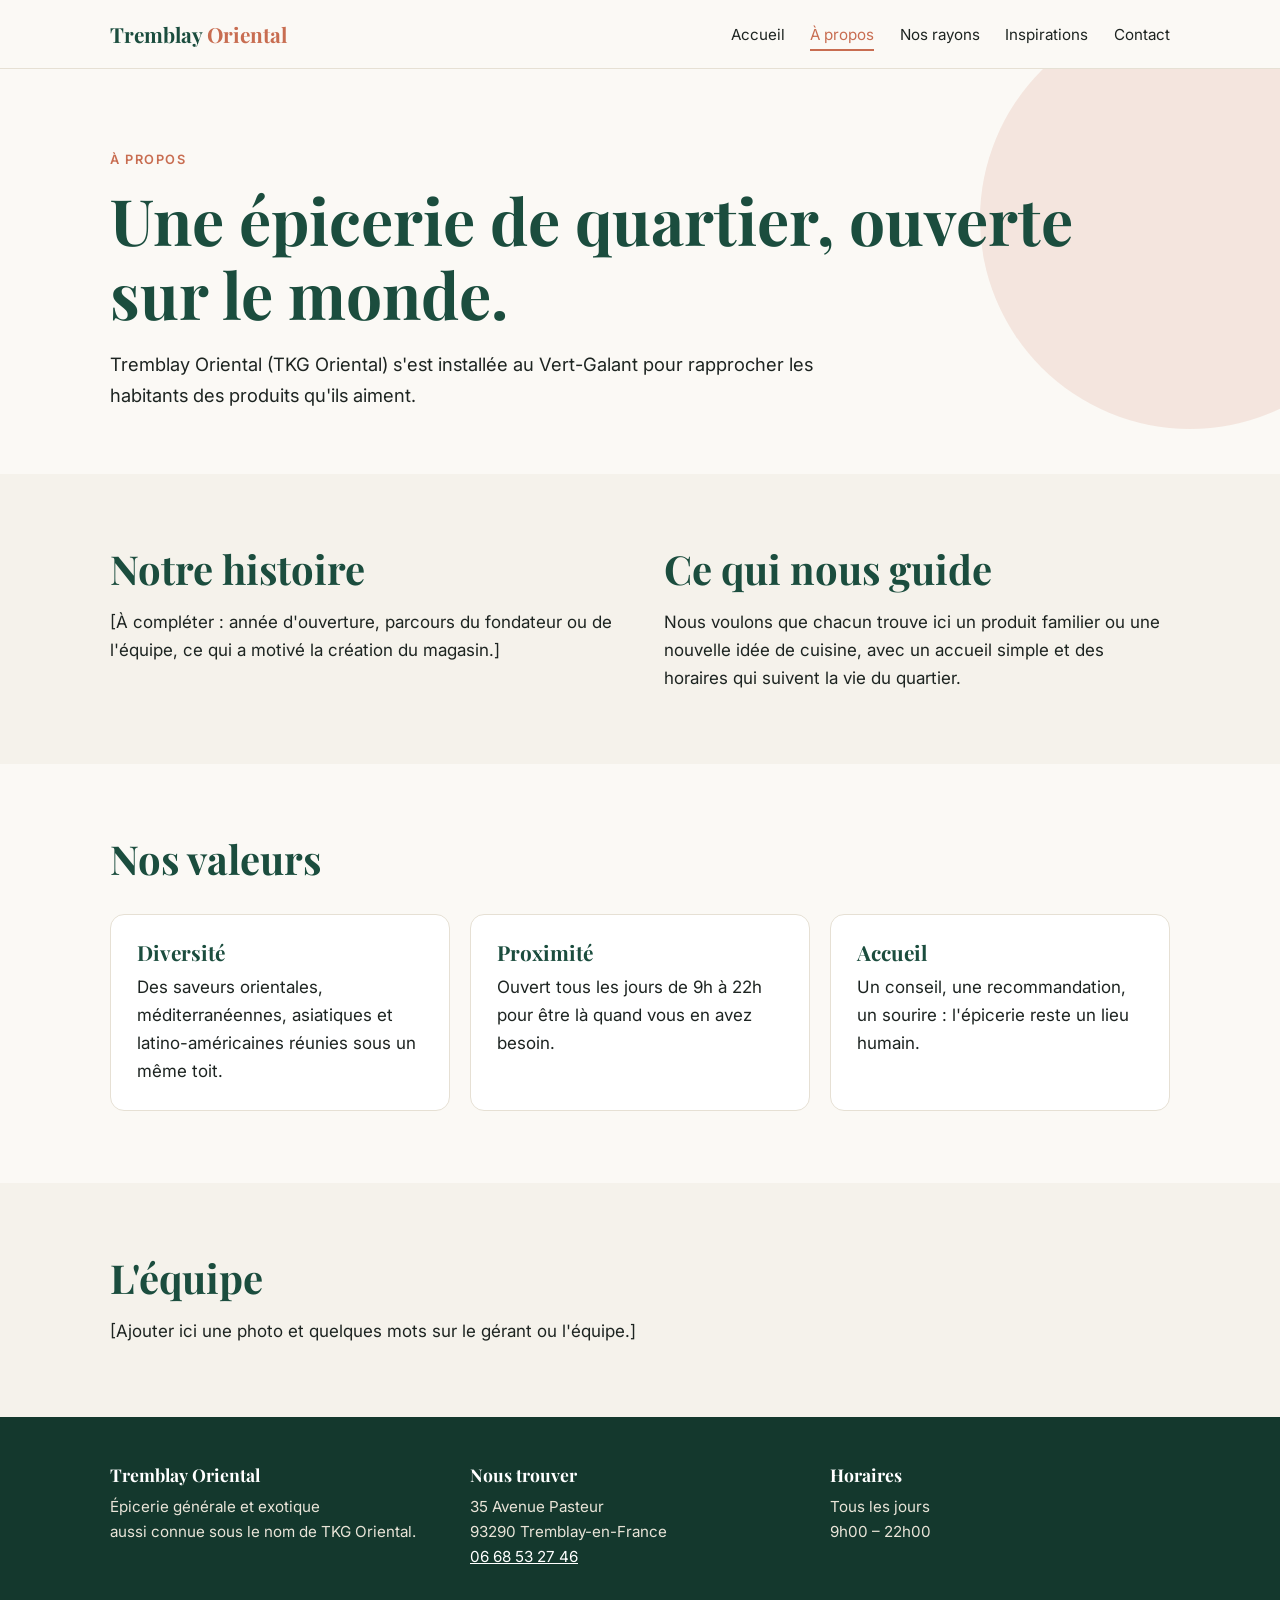
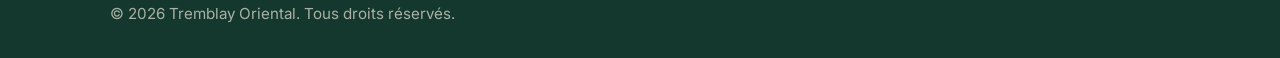
==== a-propos.html @ 9f573828 "Add files via upload" ====
<!doctype html>
<html lang="fr"><head><meta charset="utf-8"><meta name="viewport" content="width=device-width,initial-scale=1">
<title>À propos | Tremblay Oriental</title><meta name="description" content="Découvrez Tremblay Oriental, épicerie de quartier à Tremblay-en-France.">
<link rel="preconnect" href="https://fonts.googleapis.com"><link rel="preconnect" href="https://fonts.gstatic.com" crossorigin>
<link href="https://fonts.googleapis.com/css2?family=Inter:wght@400;600&family=Playfair+Display:wght@600;700&display=swap" rel="stylesheet">
<link rel="stylesheet" href="style.css"></head><body>
<header><div class="wrap nav"><a class="logo" href="index.html">Tremblay <span>Oriental</span></a>
<button class="burger" aria-expanded="false" aria-controls="menu" aria-label="Menu">☰</button>
<nav aria-label="Navigation principale"><ul id="menu"><li><a href="index.html">Accueil</a></li><li><a href="a-propos.html" aria-current="page">À propos</a></li><li><a href="rayons.html">Nos rayons</a></li><li><a href="inspirations.html">Inspirations</a></li><li><a href="contact.html">Contact</a></li></ul></nav></div></header><main>
<section class="hero"><div class="wrap"><p class="eyebrow">À propos</p><h1>Une épicerie de quartier, ouverte sur le monde.</h1>
<p class="lead">Tremblay Oriental (TKG Oriental) s'est installée au Vert-Galant pour rapprocher les habitants des produits qu'ils aiment.</p></div></section>
<section class="alt"><div class="wrap two"><div class="reveal"><h2>Notre histoire</h2>
<p>[À compléter : année d'ouverture, parcours du fondateur ou de l'équipe, ce qui a motivé la création du magasin.]</p></div>
<div class="reveal"><h2>Ce qui nous guide</h2><p>Nous voulons que chacun trouve ici un produit familier ou une nouvelle idée de cuisine, avec un accueil simple et des horaires qui suivent la vie du quartier.</p></div></div></section>
<section><div class="wrap"><h2>Nos valeurs</h2><div class="grid">
<div class="card reveal"><h3>Diversité</h3><p>Des saveurs orientales, méditerranéennes, asiatiques et latino-américaines réunies sous un même toit.</p></div>
<div class="card reveal"><h3>Proximité</h3><p>Ouvert tous les jours de 9h à 22h pour être là quand vous en avez besoin.</p></div>
<div class="card reveal"><h3>Accueil</h3><p>Un conseil, une recommandation, un sourire : l'épicerie reste un lieu humain.</p></div></div></div></section>
<section class="alt"><div class="wrap reveal"><h2>L'équipe</h2><p>[Ajouter ici une photo et quelques mots sur le gérant ou l'équipe.]</p></div></section>
</main><footer><div class="wrap"><div class="grid">
<div><h3>Tremblay Oriental</h3><p>Épicerie générale et exotique<br>aussi connue sous le nom de TKG Oriental.</p></div>
<div><h3>Nous trouver</h3><p>35 Avenue Pasteur<br>93290 Tremblay-en-France<br><a href="tel:+33668532727">06 68 53 27 46</a></p></div>
<div><h3>Horaires</h3><p>Tous les jours<br>9h00 – 22h00</p></div></div>
<p style="margin-top:2rem;opacity:.7">© 2026 Tremblay Oriental. Tous droits réservés.</p></div></footer>
<script src="script.js"></script></body></html>
---- style.css ----
:root{--g:#1B4D3E;--s:#F5F2EB;--t:#C86D51;--ink:#1d2421;--bg:#FBF9F5;--line:#e6e0d4}
*{box-sizing:border-box;margin:0}
html{scroll-behavior:smooth}
body{font:17px/1.65 Inter,system-ui,sans-serif;color:var(--ink);background:var(--bg)}
h1,h2,h3{font-family:'Playfair Display',Georgia,serif;line-height:1.15;color:var(--g)}
h1{font-size:clamp(2.2rem,6vw,4rem);margin-bottom:1.2rem}
h2{font-size:clamp(1.7rem,4vw,2.5rem);margin-bottom:1rem}
h3{font-size:1.3rem;margin-bottom:.5rem}
p+p{margin-top:1rem}
.wrap{max-width:1100px;margin:auto;padding:0 1.25rem}
section{padding:4.5rem 0}.alt{background:var(--s)}
.eyebrow{color:var(--t);font-weight:600;letter-spacing:.12em;text-transform:uppercase;font-size:.8rem;margin-bottom:.8rem}
.lead{font-size:1.15rem;max-width:60ch}
a:focus-visible,button:focus-visible,input:focus-visible,textarea:focus-visible,select:focus-visible{outline:3px solid var(--t);outline-offset:3px}
header{position:sticky;top:0;z-index:10;background:rgba(251,249,245,.93);backdrop-filter:blur(8px);border-bottom:1px solid var(--line)}
.nav{display:flex;justify-content:space-between;align-items:center;height:68px}
.logo{font:700 1.3rem 'Playfair Display',serif;color:var(--g);text-decoration:none}
.logo span{color:var(--t)}
nav ul{display:flex;gap:1.6rem;list-style:none;padding:0}
nav a{color:var(--ink);text-decoration:none;font-size:.95rem;padding:.3rem 0;border-bottom:2px solid transparent;transition:.2s}
nav a:hover,nav a[aria-current]{color:var(--t);border-color:var(--t)}
.burger{display:none;background:none;border:1px solid var(--line);border-radius:8px;padding:.45rem .7rem;font-size:1.2rem;cursor:pointer;color:var(--g)}
.btn{display:inline-block;background:var(--g);color:#fff;padding:.85rem 1.6rem;border-radius:999px;text-decoration:none;font-weight:600;border:2px solid var(--g);transition:.25s;cursor:pointer;font-size:1rem}
.btn:hover{background:var(--t);border-color:var(--t);transform:translateY(-2px)}
.btn.ghost{background:transparent;color:var(--g)}.btn.ghost:hover{color:#fff}
.cta{display:flex;gap:.8rem;flex-wrap:wrap;margin-top:1.6rem}
.hero{padding:5rem 0 4rem;position:relative;overflow:hidden}
.hero::after{content:"";position:absolute;right:-120px;top:-60px;width:420px;height:420px;border-radius:50%;background:var(--t);opacity:.14;z-index:-1}
.grid{display:grid;gap:1.25rem;grid-template-columns:repeat(auto-fit,minmax(240px,1fr));margin-top:2rem}
.card{background:#fff;border:1px solid var(--line);border-radius:14px;padding:1.6rem;transition:.25s}
.card:hover{transform:translateY(-4px);box-shadow:0 12px 28px rgba(27,77,62,.1)}
.stat{font:700 2.4rem 'Playfair Display',serif;color:var(--t);line-height:1}
.stat+p{margin-top:.4rem;font-size:.95rem}
blockquote{font-style:italic}cite{display:block;margin-top:.8rem;font-size:.9rem;font-style:normal;color:var(--g)}
.band{background:var(--g);color:#fff;text-align:center}.band h2{color:#fff}.band .btn{background:var(--t);border-color:var(--t)}.band .btn:hover{background:#fff;color:var(--g)}
form{display:grid;gap:1rem}label{font-weight:600;font-size:.95rem}
input,textarea,select{width:100%;font:inherit;padding:.75rem .9rem;border:1px solid #cfc7b8;border-radius:10px;background:#fff;margin-top:.3rem}
.ok{background:#e7f1ec;color:var(--g);padding:1rem;border-radius:10px;font-weight:600}
.two{display:grid;gap:3rem;grid-template-columns:1fr 1fr}
footer{background:#14382d;color:#e9e4d8;padding:3rem 0 2rem;font-size:.95rem}
footer a{color:#fff}footer .grid{margin-top:0}footer h3{color:#fff;font-size:1.1rem}
.reveal{opacity:1}.js .reveal{opacity:0;transform:translateY(18px);transition:opacity .7s,transform .7s}.js .reveal.in{opacity:1;transform:none}
@media(prefers-reduced-motion:reduce){*{transition:none!important;scroll-behavior:auto}.js .reveal{opacity:1;transform:none}}
@media(max-width:760px){.burger{display:block}nav ul{display:none;position:absolute;top:68px;left:0;right:0;flex-direction:column;gap:1rem;background:var(--bg);padding:1.2rem 1.25rem;border-bottom:1px solid var(--line)}nav ul.open{display:flex}.two{grid-template-columns:1fr;gap:2rem}section{padding:3.2rem 0}}
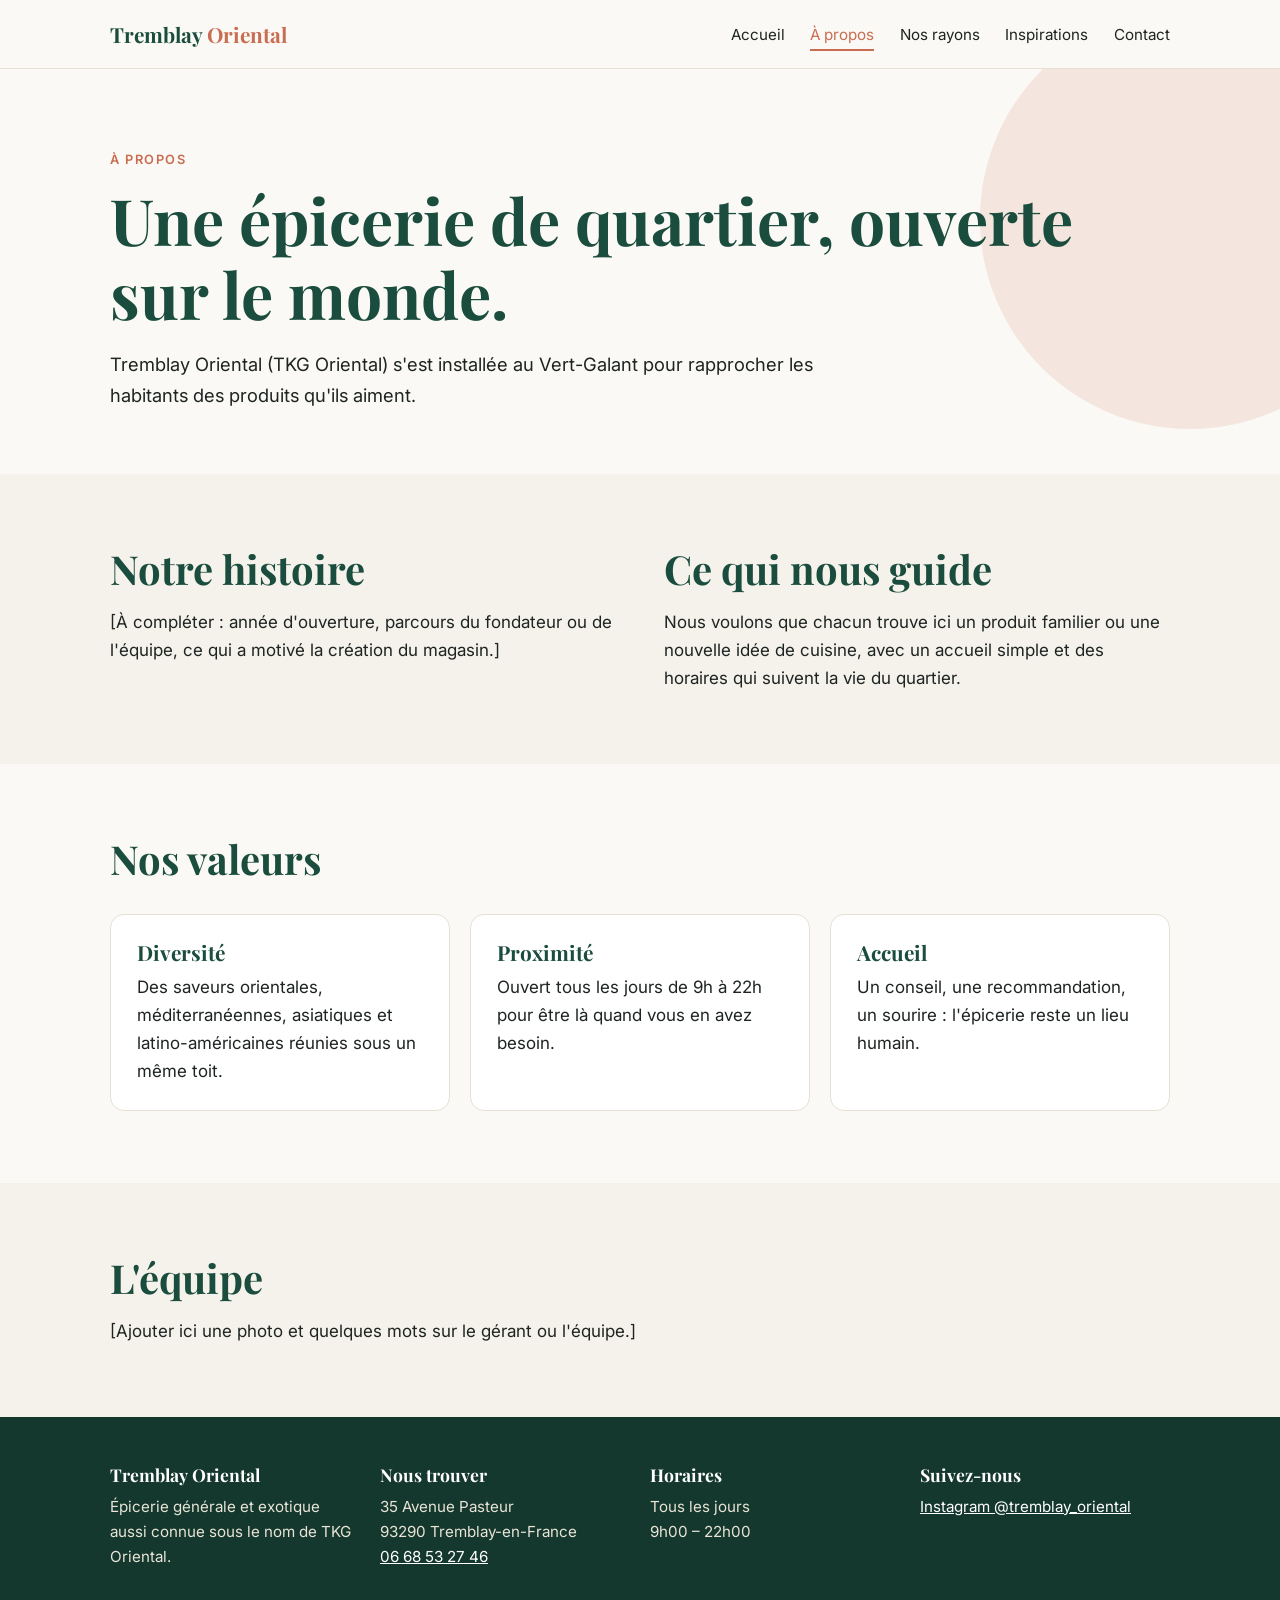
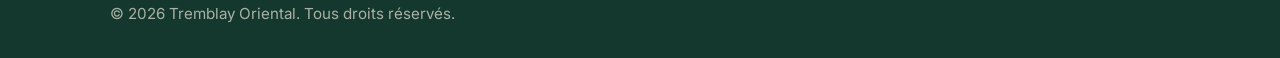
==== commit f9a28a37: "Add files via upload" ====
--- a/a-propos.html
+++ b/a-propos.html
@@ -20,6 +20,7 @@
 </main><footer><div class="wrap"><div class="grid">
 <div><h3>Tremblay Oriental</h3><p>Épicerie générale et exotique<br>aussi connue sous le nom de TKG Oriental.</p></div>
 <div><h3>Nous trouver</h3><p>35 Avenue Pasteur<br>93290 Tremblay-en-France<br><a href="tel:+33668532727">06 68 53 27 46</a></p></div>
-<div><h3>Horaires</h3><p>Tous les jours<br>9h00 – 22h00</p></div></div>
+<div><h3>Horaires</h3><p>Tous les jours<br>9h00 – 22h00</p></div>
+<div><h3>Suivez-nous</h3><p><a href="https://www.instagram.com/tremblay_oriental/" target="_blank" rel="noopener">Instagram @tremblay_oriental</a></p></div></div>
 <p style="margin-top:2rem;opacity:.7">© 2026 Tremblay Oriental. Tous droits réservés.</p></div></footer>
 <script src="script.js"></script></body></html>
--- a/style.css
+++ b/style.css
@@ -42,3 +42,12 @@
 .reveal{opacity:1}.js .reveal{opacity:0;transform:translateY(18px);transition:opacity .7s,transform .7s}.js .reveal.in{opacity:1;transform:none}
 @media(prefers-reduced-motion:reduce){*{transition:none!important;scroll-behavior:auto}.js .reveal{opacity:1;transform:none}}
 @media(max-width:760px){.burger{display:block}nav ul{display:none;position:absolute;top:68px;left:0;right:0;flex-direction:column;gap:1rem;background:var(--bg);padding:1.2rem 1.25rem;border-bottom:1px solid var(--line)}nav ul.open{display:flex}.two{grid-template-columns:1fr;gap:2rem}section{padding:3.2rem 0}}
+
+.photos{display:grid;gap:1rem;grid-template-columns:1fr 1.4fr;margin-top:2.5rem}
+.photos figure{border-radius:16px;overflow:hidden;background:var(--s)}
+.photos img{display:block;width:100%;height:100%;min-height:260px;max-height:380px;object-fit:cover}
+.rating{display:flex;flex-wrap:wrap;align-items:center;gap:.6rem;margin:.5rem 0 0}
+.stars{color:var(--t);letter-spacing:.1em;font-size:1.2rem}
+.review .stars{font-size:1rem}.review p{font-style:normal}
+@media(max-width:760px){.photos{grid-template-columns:1fr}}
+.err{background:#fbe9e4;color:#8a3a26;padding:1rem;border-radius:10px;font-weight:600}
